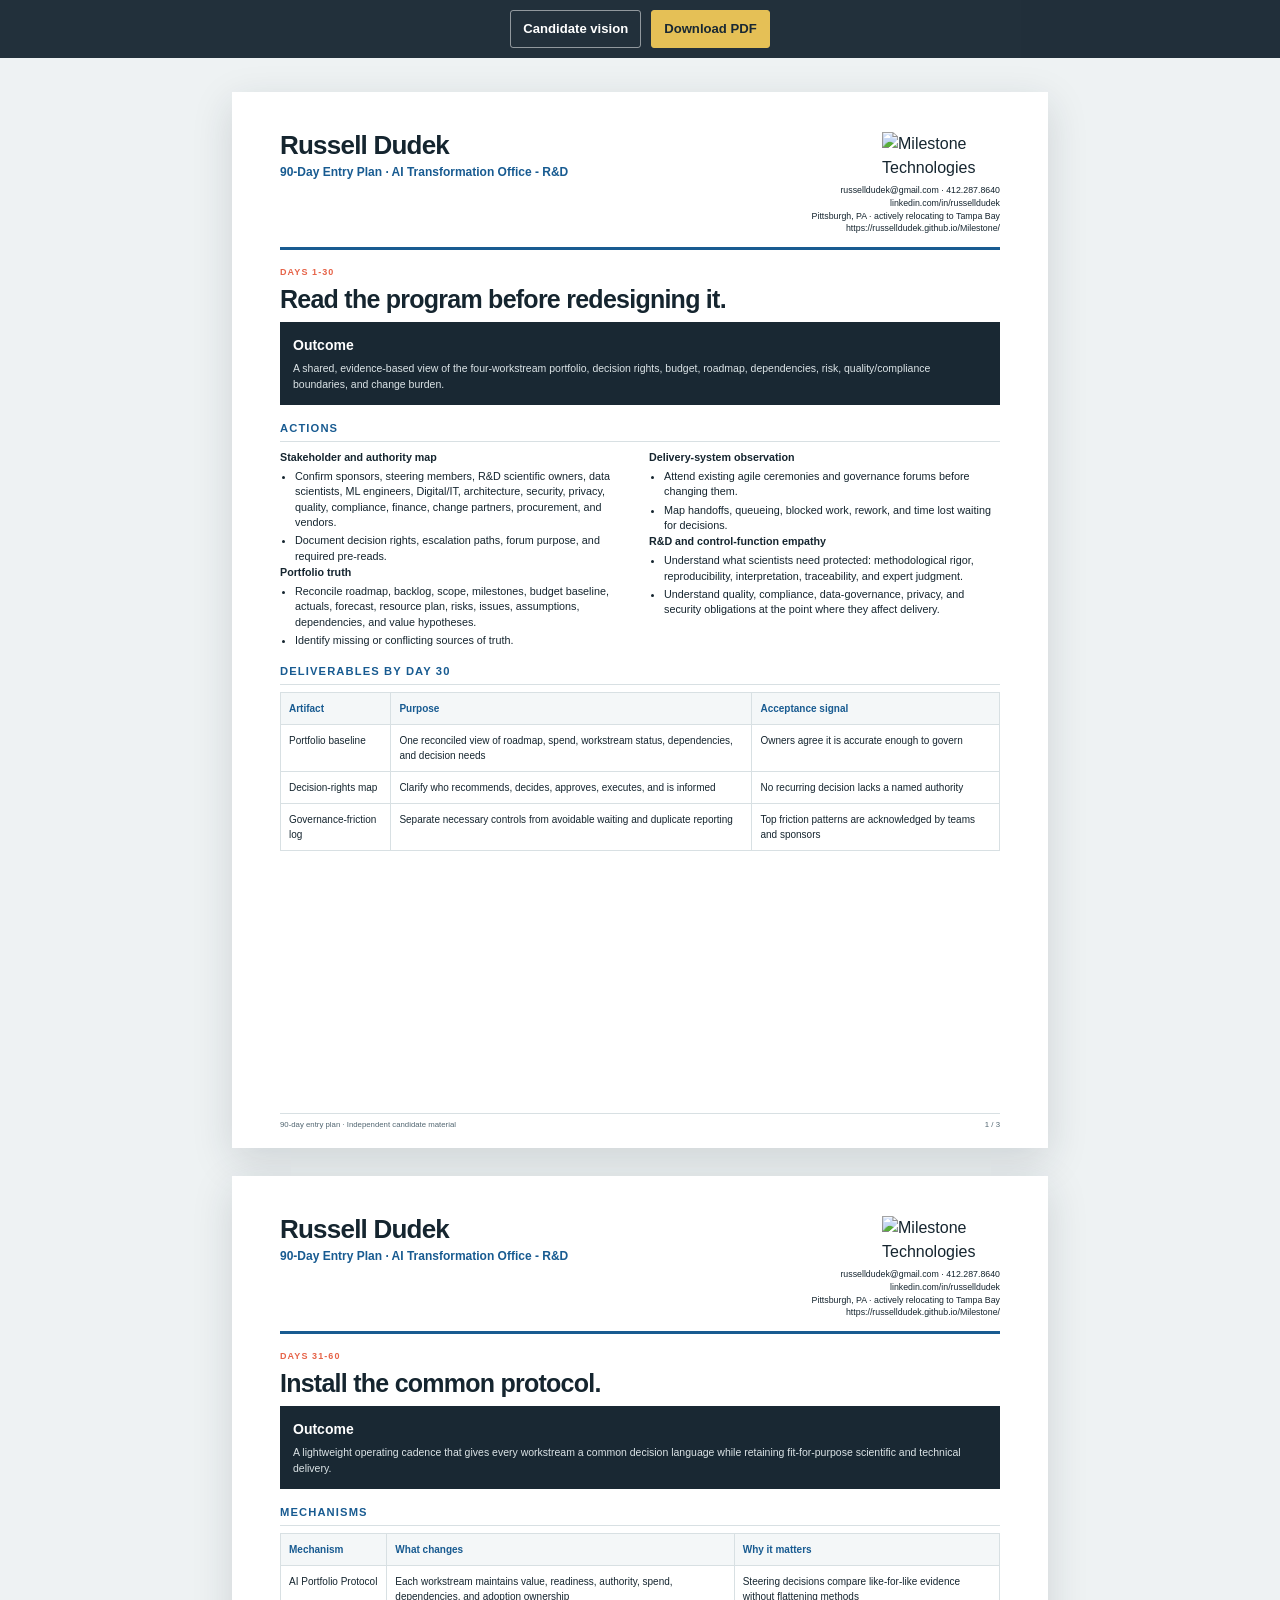
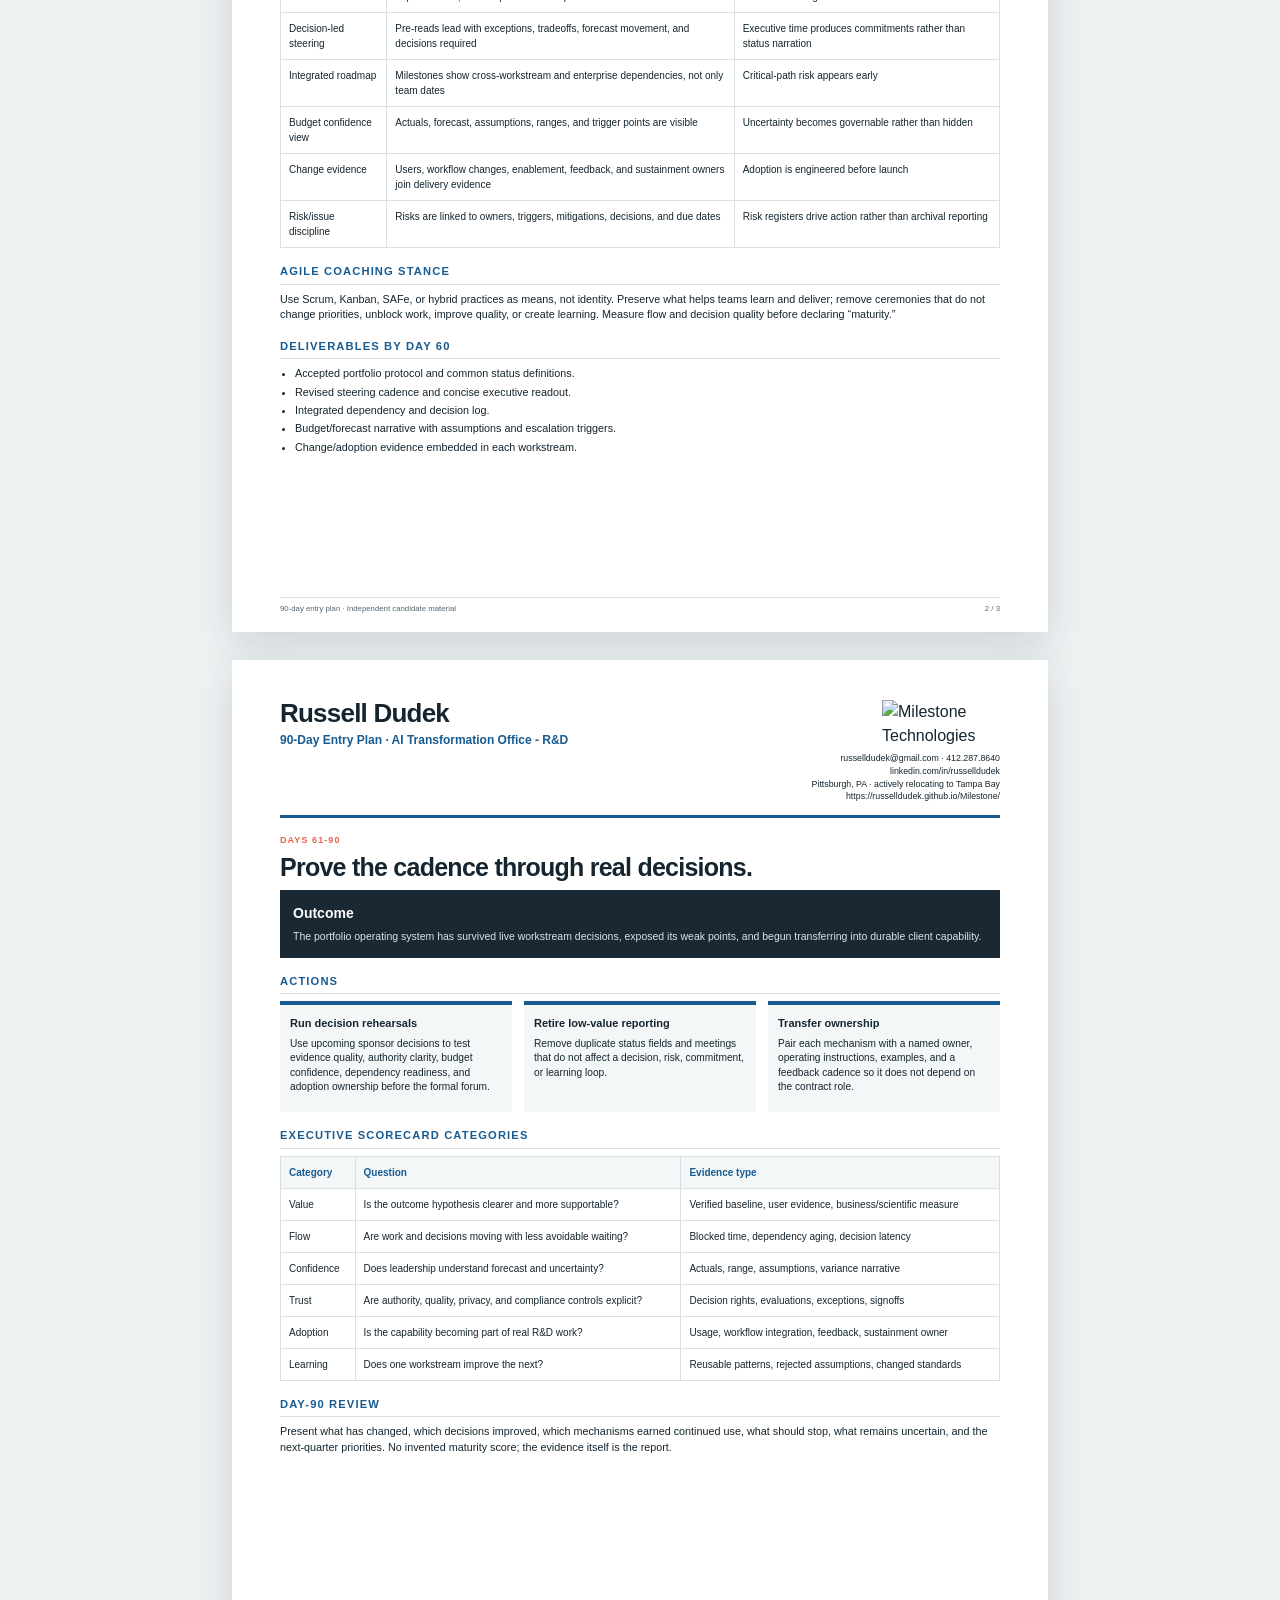
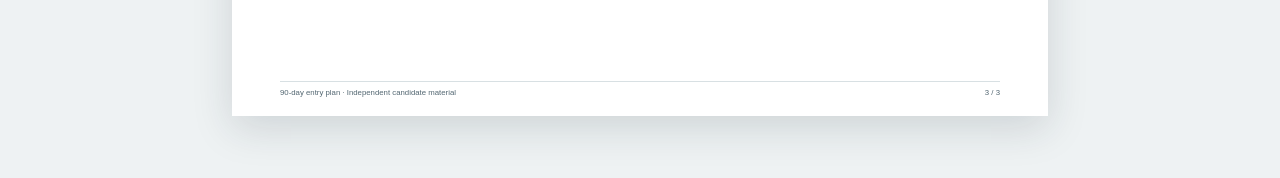
==== 90-day-plan.html @ d7c78909 "Add 90-day entry plan" ====
<!doctype html><html lang="en"><head><meta charset="utf-8"><meta name="viewport" content="width=device-width,initial-scale=1"><title>Milestone 90-Day Entry Plan</title><link rel="stylesheet" href="styles.css"></head><body class="document-body"><div class="document-toolbar screen-only"><a href="index.html">Candidate vision</a><a class="primary" href="docs/Russell-Dudek-Milestone-90-Day-Plan.pdf" download>Download PDF</a></div><main class="document-shell"><section class="print-page plan-page"><div class="doc-top"><div><h1>Russell Dudek</h1><div class="identity">90-Day Entry Plan · AI Transformation Office - R&D</div></div><div><div class="doc-brand"><img src="assets/brand/milestone-wordmark.png" alt="Milestone Technologies"></div><div class="doc-contact"><a href="mailto:russelldudek@gmail.com">russelldudek@gmail.com</a> · 412.287.8640<br><a href="https://www.linkedin.com/in/russelldudek">linkedin.com/in/russelldudek</a><br>Pittsburgh, PA · actively relocating to Tampa Bay<br><a href="https://russelldudek.github.io/Milestone/">https://russelldudek.github.io/Milestone/</a></div></div></div><div class="doc-kicker">Days 1-30</div><h2 class="doc-title">Read the program before redesigning it.</h2><div class="callout"><h3>Outcome</h3><p>A shared, evidence-based view of the four-workstream portfolio, decision rights, budget, roadmap, dependencies, risk, quality/compliance boundaries, and change burden.</p></div><div class="doc-section"><h2>Actions</h2><div class="two-col"><div><h3>Stakeholder and authority map</h3><ul><li>Confirm sponsors, steering members, R&amp;D scientific owners, data scientists, ML engineers, Digital/IT, architecture, security, privacy, quality, compliance, finance, change partners, procurement, and vendors.</li><li>Document decision rights, escalation paths, forum purpose, and required pre-reads.</li></ul><h3>Portfolio truth</h3><ul><li>Reconcile roadmap, backlog, scope, milestones, budget baseline, actuals, forecast, resource plan, risks, issues, assumptions, dependencies, and value hypotheses.</li><li>Identify missing or conflicting sources of truth.</li></ul></div><div><h3>Delivery-system observation</h3><ul><li>Attend existing agile ceremonies and governance forums before changing them.</li><li>Map handoffs, queueing, blocked work, rework, and time lost waiting for decisions.</li></ul><h3>R&amp;D and control-function empathy</h3><ul><li>Understand what scientists need protected: methodological rigor, reproducibility, interpretation, traceability, and expert judgment.</li><li>Understand quality, compliance, data-governance, privacy, and security obligations at the point where they affect delivery.</li></ul></div></div></div><div class="doc-section"><h2>Deliverables by day 30</h2><table class="artifact-table"><tr><th>Artifact</th><th>Purpose</th><th>Acceptance signal</th></tr><tr><td>Portfolio baseline</td><td>One reconciled view of roadmap, spend, workstream status, dependencies, and decision needs</td><td>Owners agree it is accurate enough to govern</td></tr><tr><td>Decision-rights map</td><td>Clarify who recommends, decides, approves, executes, and is informed</td><td>No recurring decision lacks a named authority</td></tr><tr><td>Governance-friction log</td><td>Separate necessary controls from avoidable waiting and duplicate reporting</td><td>Top friction patterns are acknowledged by teams and sponsors</td></tr></table></div><div class="doc-footer"><span>90-day entry plan · Independent candidate material</span><span>1 / 3</span></div></section><section class="print-page plan-page"><div class="doc-top"><div><h1>Russell Dudek</h1><div class="identity">90-Day Entry Plan · AI Transformation Office - R&D</div></div><div><div class="doc-brand"><img src="assets/brand/milestone-wordmark.png" alt="Milestone Technologies"></div><div class="doc-contact"><a href="mailto:russelldudek@gmail.com">russelldudek@gmail.com</a> · 412.287.8640<br><a href="https://www.linkedin.com/in/russelldudek">linkedin.com/in/russelldudek</a><br>Pittsburgh, PA · actively relocating to Tampa Bay<br><a href="https://russelldudek.github.io/Milestone/">https://russelldudek.github.io/Milestone/</a></div></div></div><div class="doc-kicker">Days 31-60</div><h2 class="doc-title">Install the common protocol.</h2><div class="callout"><h3>Outcome</h3><p>A lightweight operating cadence that gives every workstream a common decision language while retaining fit-for-purpose scientific and technical delivery.</p></div><div class="doc-section"><h2>Mechanisms</h2><table class="artifact-table"><tr><th>Mechanism</th><th>What changes</th><th>Why it matters</th></tr><tr><td>AI Portfolio Protocol</td><td>Each workstream maintains value, readiness, authority, spend, dependencies, and adoption ownership</td><td>Steering decisions compare like-for-like evidence without flattening methods</td></tr><tr><td>Decision-led steering</td><td>Pre-reads lead with exceptions, tradeoffs, forecast movement, and decisions required</td><td>Executive time produces commitments rather than status narration</td></tr><tr><td>Integrated roadmap</td><td>Milestones show cross-workstream and enterprise dependencies, not only team dates</td><td>Critical-path risk appears early</td></tr><tr><td>Budget confidence view</td><td>Actuals, forecast, assumptions, ranges, and trigger points are visible</td><td>Uncertainty becomes governable rather than hidden</td></tr><tr><td>Change evidence</td><td>Users, workflow changes, enablement, feedback, and sustainment owners join delivery evidence</td><td>Adoption is engineered before launch</td></tr><tr><td>Risk/issue discipline</td><td>Risks are linked to owners, triggers, mitigations, decisions, and due dates</td><td>Risk registers drive action rather than archival reporting</td></tr></table></div><div class="doc-section"><h2>Agile coaching stance</h2><p>Use Scrum, Kanban, SAFe, or hybrid practices as means, not identity. Preserve what helps teams learn and deliver; remove ceremonies that do not change priorities, unblock work, improve quality, or create learning. Measure flow and decision quality before declaring “maturity.”</p></div><div class="doc-section"><h2>Deliverables by day 60</h2><ul><li>Accepted portfolio protocol and common status definitions.</li><li>Revised steering cadence and concise executive readout.</li><li>Integrated dependency and decision log.</li><li>Budget/forecast narrative with assumptions and escalation triggers.</li><li>Change/adoption evidence embedded in each workstream.</li></ul></div><div class="doc-footer"><span>90-day entry plan · Independent candidate material</span><span>2 / 3</span></div></section><section class="print-page plan-page"><div class="doc-top"><div><h1>Russell Dudek</h1><div class="identity">90-Day Entry Plan · AI Transformation Office - R&D</div></div><div><div class="doc-brand"><img src="assets/brand/milestone-wordmark.png" alt="Milestone Technologies"></div><div class="doc-contact"><a href="mailto:russelldudek@gmail.com">russelldudek@gmail.com</a> · 412.287.8640<br><a href="https://www.linkedin.com/in/russelldudek">linkedin.com/in/russelldudek</a><br>Pittsburgh, PA · actively relocating to Tampa Bay<br><a href="https://russelldudek.github.io/Milestone/">https://russelldudek.github.io/Milestone/</a></div></div></div><div class="doc-kicker">Days 61-90</div><h2 class="doc-title">Prove the cadence through real decisions.</h2><div class="callout"><h3>Outcome</h3><p>The portfolio operating system has survived live workstream decisions, exposed its weak points, and begun transferring into durable client capability.</p></div><div class="doc-section"><h2>Actions</h2><div class="three-col"><div class="phase-card"><h3>Run decision rehearsals</h3><p>Use upcoming sponsor decisions to test evidence quality, authority clarity, budget confidence, dependency readiness, and adoption ownership before the formal forum.</p></div><div class="phase-card"><h3>Retire low-value reporting</h3><p>Remove duplicate status fields and meetings that do not affect a decision, risk, commitment, or learning loop.</p></div><div class="phase-card"><h3>Transfer ownership</h3><p>Pair each mechanism with a named owner, operating instructions, examples, and a feedback cadence so it does not depend on the contract role.</p></div></div></div><div class="doc-section"><h2>Executive scorecard categories</h2><table class="artifact-table"><tr><th>Category</th><th>Question</th><th>Evidence type</th></tr><tr><td>Value</td><td>Is the outcome hypothesis clearer and more supportable?</td><td>Verified baseline, user evidence, business/scientific measure</td></tr><tr><td>Flow</td><td>Are work and decisions moving with less avoidable waiting?</td><td>Blocked time, dependency aging, decision latency</td></tr><tr><td>Confidence</td><td>Does leadership understand forecast and uncertainty?</td><td>Actuals, range, assumptions, variance narrative</td></tr><tr><td>Trust</td><td>Are authority, quality, privacy, and compliance controls explicit?</td><td>Decision rights, evaluations, exceptions, signoffs</td></tr><tr><td>Adoption</td><td>Is the capability becoming part of real R&amp;D work?</td><td>Usage, workflow integration, feedback, sustainment owner</td></tr><tr><td>Learning</td><td>Does one workstream improve the next?</td><td>Reusable patterns, rejected assumptions, changed standards</td></tr></table></div><div class="doc-section"><h2>Day-90 review</h2><p>Present what has changed, which decisions improved, which mechanisms earned continued use, what should stop, what remains uncertain, and the next-quarter priorities. No invented maturity score; the evidence itself is the report.</p></div><div class="doc-footer"><span>90-day entry plan · Independent candidate material</span><span>3 / 3</span></div></section></main></body></html>
---- styles.css ----
@import url("brand-tokens.css");
*{box-sizing:border-box}html{scroll-behavior:smooth}body{margin:0;background:var(--brand-white);color:var(--ink);font-family:"Trebuchet MS",Cabin,"Segoe UI",sans-serif;line-height:1.5}a{color:inherit}img{max-width:100%;display:block}button{font:inherit}.skip{position:absolute;left:-999px;top:0}.skip:focus{left:1rem;top:1rem;z-index:999;background:#fff;padding:.75rem;border:2px solid var(--brand-blue)}
.site-header{position:sticky;top:0;z-index:30;background:rgba(255,255,255,.94);backdrop-filter:blur(12px);border-bottom:1px solid var(--line)}.header-inner{max-width:1180px;margin:auto;min-height:76px;padding:12px 28px;display:flex;align-items:center;justify-content:space-between;gap:28px}.brand-lockup{display:flex;align-items:center;gap:16px;text-decoration:none}.brand-lockup img{width:190px;height:auto}.candidate-label{border-left:1px solid var(--line);padding-left:16px;font-size:.82rem;line-height:1.25;color:var(--muted)}.site-nav{display:flex;gap:20px;align-items:center}.site-nav a{text-decoration:none;font-size:.92rem;font-weight:700;color:var(--brand-deep)}.site-nav a:hover,.site-nav a:focus{color:var(--brand-blue)}.nav-cta{border:1px solid var(--brand-deep);padding:9px 14px;border-radius:4px}.menu-button{display:none;background:none;border:1px solid var(--line);padding:8px 10px;border-radius:4px}
.hero{min-height:calc(100vh - 76px);display:grid;grid-template-columns:minmax(0,1fr) minmax(460px,.9fr);align-items:center;gap:70px;max-width:1240px;margin:auto;padding:70px 30px 90px}.hero-copy h1{font-size:clamp(3rem,6.5vw,6.7rem);line-height:.92;letter-spacing:-.065em;margin:0 0 28px;max-width:760px;font-weight:800}.hero-copy h1 span{color:var(--brand-blue)}.hero-copy .lead{font-size:clamp(1.12rem,1.6vw,1.42rem);max-width:690px;color:var(--muted);margin:0 0 34px}.hero-copy .role-line{font-size:.9rem;text-transform:uppercase;letter-spacing:.12em;color:var(--brand-blue);font-weight:800;margin-bottom:18px}.hero-actions{display:flex;flex-wrap:wrap;gap:12px}.button{display:inline-flex;align-items:center;justify-content:center;min-height:48px;padding:12px 18px;border-radius:4px;text-decoration:none;font-weight:800;border:1px solid var(--brand-deep);background:var(--brand-deep);color:#fff}.button.secondary{background:#fff;color:var(--brand-deep)}.button:hover,.button:focus{transform:translateY(-1px);box-shadow:0 7px 20px rgba(25,40,51,.13)}
.protocol-stage{position:relative;min-height:610px;display:flex;align-items:center;justify-content:center}.stage-ribbon{position:absolute;right:4%;top:2%;width:64%;height:32px;background:linear-gradient(90deg,var(--brand-orange),var(--brand-yellow),var(--brand-blue));border-radius:0 18px 18px 0;transform:skewX(-24deg);opacity:.95}.protocol-stack{position:relative;width:430px;height:500px}.protocol-sheet{position:absolute;inset:0;background:#fff;border:1px solid rgba(25,40,51,.16);box-shadow:0 18px 45px rgba(25,40,51,.13);padding:27px 28px 24px;transform-origin:15% 90%;transition:transform .75s cubic-bezier(.2,.8,.2,1),opacity .4s}.protocol-sheet:nth-child(1){transform:translate(-42px,25px) rotate(-8deg)}.protocol-sheet:nth-child(2){transform:translate(-15px,12px) rotate(-3deg)}.protocol-sheet:nth-child(3){transform:translate(14px,2px) rotate(3deg)}.protocol-sheet:nth-child(4){transform:translate(38px,-8px) rotate(7deg)}.protocol-stack.aligned .protocol-sheet:nth-child(1){transform:translate(-24px,18px) rotate(-2deg)}.protocol-stack.aligned .protocol-sheet:nth-child(2){transform:translate(-8px,9px) rotate(-.6deg)}.protocol-stack.aligned .protocol-sheet:nth-child(3){transform:translate(8px,0) rotate(.6deg)}.protocol-stack.aligned .protocol-sheet:nth-child(4){transform:translate(24px,-9px) rotate(2deg)}.sheet-index{display:flex;align-items:center;justify-content:space-between;border-bottom:4px solid var(--brand-blue);padding-bottom:14px;margin-bottom:20px}.sheet-index strong{font-size:1.05rem}.sheet-index span{font-size:.72rem;letter-spacing:.09em;text-transform:uppercase;color:var(--muted)}.evidence-row{display:grid;grid-template-columns:128px 1fr;gap:13px;align-items:center;padding:10px 0;border-bottom:1px solid var(--line);font-size:.84rem}.evidence-row b{font-size:.73rem;text-transform:uppercase;letter-spacing:.07em;color:var(--muted)}.evidence-bar{height:8px;background:#e9eef0;position:relative;overflow:hidden}.evidence-bar i{display:block;height:100%;width:var(--level,78%);background:var(--brand-blue);transition:width .5s,background .5s}.sheet-decision{margin-top:20px;display:flex;align-items:center;justify-content:space-between;background:var(--surface);padding:13px 14px}.sheet-decision b{font-size:.72rem;letter-spacing:.08em;text-transform:uppercase;color:var(--muted)}.decision-value{font-weight:900;color:var(--success)}.review-line{position:absolute;left:50%;top:12px;bottom:8px;width:2px;background:var(--brand-orange);transform:scaleY(0);transform-origin:top;transition:transform 1s .35s}.protocol-stack.aligned .review-line{transform:scaleY(1)}.review-label{position:absolute;left:calc(50% + 12px);bottom:-40px;font-size:.75rem;font-weight:800;letter-spacing:.08em;text-transform:uppercase;color:var(--brand-orange)}
.section{padding:110px 28px}.section-inner{max-width:1180px;margin:auto}.section-heading{display:grid;grid-template-columns:.7fr 1.3fr;gap:70px;align-items:start;margin-bottom:62px}.section-heading h2{font-size:clamp(2.3rem,4.8vw,4.8rem);line-height:.98;letter-spacing:-.045em;margin:0}.section-heading p{font-size:1.18rem;color:var(--muted);margin:8px 0 0;max-width:680px}.dark{background:var(--brand-deep);color:#fff}.dark .section-heading p,.dark .muted{color:#cbd5d9}.tension-map{display:grid;grid-template-columns:repeat(3,1fr);border-top:1px solid rgba(255,255,255,.25);border-left:1px solid rgba(255,255,255,.25)}.tension{min-height:260px;padding:28px;border-right:1px solid rgba(255,255,255,.25);border-bottom:1px solid rgba(255,255,255,.25);display:flex;flex-direction:column;justify-content:space-between}.tension .number{font-size:.8rem;color:var(--brand-yellow);font-weight:800}.tension h3{font-size:1.5rem;line-height:1.1;margin:28px 0 10px}.tension p{color:#cbd5d9;margin:0}.tension .resolution{margin-top:22px;color:#fff;font-weight:800;font-size:.92rem}
.protocol-workbench{display:grid;grid-template-columns:280px minmax(0,1fr);gap:50px;align-items:start}.scenario-controls{display:flex;flex-direction:column;gap:8px}.scenario-controls button{background:#fff;border:1px solid var(--line);padding:14px 16px;text-align:left;font-weight:800;color:var(--brand-deep);cursor:pointer}.scenario-controls button[aria-selected="true"]{background:var(--brand-deep);color:#fff;border-color:var(--brand-deep)}.scenario-note{font-size:.79rem;color:var(--muted);margin-top:14px}.portfolio-board{border:1px solid var(--line);background:var(--surface);padding:24px}.board-header{display:flex;justify-content:space-between;gap:30px;align-items:flex-end;padding-bottom:20px;border-bottom:1px solid var(--line)}.board-header h3{margin:0;font-size:1.8rem}.board-header p{margin:0;color:var(--muted);font-size:.85rem}.workstream-grid{display:grid;grid-template-columns:repeat(4,1fr);gap:1px;background:var(--line);margin-top:1px}.workstream{background:#fff;padding:18px;min-height:330px}.workstream h4{margin:0 0 4px;font-size:.98rem}.workstream small{color:var(--muted)}.mini-evidence{margin-top:22px;display:grid;gap:12px}.mini-row{display:grid;grid-template-columns:1fr auto;gap:8px;align-items:center;font-size:.72rem}.mini-row i{grid-column:1/-1;height:5px;background:#e6ecee;position:relative;overflow:hidden}.mini-row i:after{content:"";display:block;height:100%;width:var(--v);background:var(--brand-blue);transition:width .45s,background .45s}.mini-row.is-gap i:after{background:var(--brand-orange)}.workstream-status{margin-top:20px;padding-top:14px;border-top:1px solid var(--line);font-size:.76rem;text-transform:uppercase;letter-spacing:.06em;font-weight:900;color:var(--success)}.workstream.status-hold .workstream-status{color:var(--hold)}.workstream.status-escalate .workstream-status{color:var(--warn)}.decision-panel{margin-top:18px;background:var(--brand-deep);color:#fff;padding:22px;display:grid;grid-template-columns:1.3fr .7fr;gap:24px}.decision-panel h4{margin:0 0 7px;font-size:1.35rem}.decision-panel p{margin:0;color:#cbd5d9}.decision-panel .decision-code{text-align:right;font-size:1.2rem;font-weight:900;color:var(--brand-yellow)}
.evidence-trail{display:grid;grid-template-columns:1fr 1px 1fr;gap:36px}.trail-line{background:var(--line)}.evidence-item{padding:0 0 36px}.evidence-item h3{margin:0 0 8px;font-size:1.35rem}.evidence-item p{margin:0;color:var(--muted)}.evidence-item .source{display:inline-block;margin-top:10px;font-size:.76rem;font-weight:800;color:var(--brand-blue);text-transform:uppercase;letter-spacing:.06em}.objection-band{background:var(--brand-yellow);padding:60px 28px}.objection-inner{max-width:1180px;margin:auto;display:grid;grid-template-columns:.9fr 1.1fr;gap:60px}.objection-inner h2{font-size:clamp(2rem,4vw,4rem);line-height:1;margin:0}.objection-inner p{font-size:1.12rem;margin:0}.entry-grid{display:grid;grid-template-columns:repeat(3,1fr);gap:0;border-top:1px solid var(--line);border-left:1px solid var(--line)}.entry-phase{padding:30px;border-right:1px solid var(--line);border-bottom:1px solid var(--line);min-height:320px}.entry-phase .days{font-weight:900;color:var(--brand-blue);letter-spacing:.08em}.entry-phase h3{font-size:1.5rem;margin:20px 0 12px}.entry-phase ul{padding-left:18px;margin:0;color:var(--muted)}.entry-phase li+li{margin-top:8px}.docs-strip{background:var(--surface);padding:80px 28px}.docs-inner{max-width:1180px;margin:auto}.docs-inner h2{font-size:clamp(2.4rem,5vw,5rem);line-height:1;margin:0 0 35px}.doc-links{display:grid;grid-template-columns:repeat(3,1fr);border-top:1px solid var(--brand-deep);border-left:1px solid var(--brand-deep)}.doc-link{padding:24px;min-height:150px;border-right:1px solid var(--brand-deep);border-bottom:1px solid var(--brand-deep);text-decoration:none;display:flex;flex-direction:column;justify-content:space-between}.doc-link:hover,.doc-link:focus{background:#fff}.doc-link span{font-size:.75rem;text-transform:uppercase;letter-spacing:.08em;color:var(--muted)}.doc-link strong{font-size:1.15rem}.site-footer{background:var(--brand-deep);color:#fff;padding:44px 28px}.footer-inner{max-width:1180px;margin:auto;display:flex;justify-content:space-between;gap:30px;align-items:flex-start}.footer-inner p{margin:0;color:#cbd5d9;max-width:650px}.footer-contact{text-align:right}.footer-contact a{display:block;color:#fff}
/* Document system */
.document-body{background:#eef2f3}.document-toolbar{position:sticky;top:0;z-index:50;background:rgba(25,40,51,.96);color:#fff;padding:10px 18px;display:flex;justify-content:center;gap:10px}.document-toolbar a{color:#fff;text-decoration:none;border:1px solid rgba(255,255,255,.5);padding:8px 12px;font-size:.82rem;font-weight:800;border-radius:3px}.document-toolbar a.primary{background:var(--brand-yellow);color:var(--brand-deep);border-color:var(--brand-yellow)}.document-shell{padding:34px 10px}.print-page{width:8.5in;min-height:11in;margin:0 auto 28px;background:#fff;box-shadow:0 12px 38px rgba(25,40,51,.15);padding:.42in .5in .38in;position:relative;overflow:visible}.doc-top{display:grid;grid-template-columns:1fr auto;gap:24px;border-bottom:3px solid var(--brand-blue);padding-bottom:12px;margin-bottom:16px}.doc-top h1{font-size:26px;line-height:1;margin:0 0 5px;letter-spacing:-.03em}.doc-top .identity{font-size:12px;font-weight:800;color:var(--brand-blue)}.doc-contact{text-align:right;font-size:8.8px;line-height:1.45}.doc-contact a{text-decoration:none}.doc-brand{display:flex;justify-content:flex-end;margin-bottom:4px}.doc-brand img{width:118px}.doc-kicker{font-size:9px;text-transform:uppercase;letter-spacing:.12em;color:var(--brand-orange);font-weight:900}.doc-title{font-size:25px;line-height:1.05;margin:6px 0 10px;letter-spacing:-.03em}.doc-subtitle{font-size:11px;color:var(--muted);margin:0 0 14px}.doc-section{margin-top:15px}.doc-section h2{font-size:11.2px;text-transform:uppercase;letter-spacing:.1em;color:var(--brand-blue);margin:0 0 7px;border-bottom:1px solid var(--line);padding-bottom:4px}.doc-section h3{font-size:10.7px;margin:0}.doc-section p,.doc-section li{font-size:9.25px;line-height:1.36}.doc-section p{margin:3px 0 7px}.doc-section ul{margin:4px 0 0;padding-left:15px}.doc-section li+li{margin-top:3px}.summary-box{background:var(--surface);border-left:5px solid var(--brand-yellow);padding:11px 13px;font-size:10px;line-height:1.38}.resume-grid{display:grid;grid-template-columns:1.7fr .7fr;gap:20px}.job{margin-bottom:12px}.job-head{display:flex;justify-content:space-between;gap:16px;align-items:baseline}.job-head strong{font-size:10.8px}.job-head span{font-size:8.6px;color:var(--muted);white-space:nowrap}.job-title{font-size:9.3px;color:var(--brand-blue);font-weight:800;margin:1px 0 4px}.sidebar-block{background:var(--surface);padding:10px 11px;margin-bottom:10px}.sidebar-block h2{border:0;margin-bottom:5px}.tag-list{display:flex;flex-wrap:wrap;gap:4px}.tag{font-size:7.8px;border:1px solid var(--line);padding:3px 5px;background:#fff}.doc-footer{position:absolute;left:.5in;right:.5in;bottom:.18in;border-top:1px solid var(--line);padding-top:5px;display:flex;justify-content:space-between;font-size:7.8px;color:var(--muted)}.page-number:after{content:counter(page)}.two-col{display:grid;grid-template-columns:1fr 1fr;gap:18px}.three-col{display:grid;grid-template-columns:repeat(3,1fr);gap:12px}.artifact-table{width:100%;border-collapse:collapse;font-size:8.6px}.artifact-table th,.artifact-table td{border:1px solid var(--line);padding:6px;vertical-align:top}.artifact-table th{background:var(--surface);text-align:left;color:var(--brand-blue)}.callout{background:var(--brand-deep);color:#fff;padding:13px}.callout h3{font-size:13px;margin:0 0 5px}.callout p{font-size:9.2px;margin:0;color:#dce4e7}.phase-card{border-top:4px solid var(--brand-blue);padding:10px;background:var(--surface)}.phase-card h3{font-size:11px;margin:0 0 5px}.phase-card p,.phase-card li{font-size:8.7px}.question{border-left:3px solid var(--brand-yellow);padding:7px 10px;margin:0 0 8px;background:var(--surface);font-size:9.2px}.proof-map{display:grid;grid-template-columns:150px 1fr;gap:0;border-top:1px solid var(--line);border-left:1px solid var(--line)}.proof-map div{border-right:1px solid var(--line);border-bottom:1px solid var(--line);padding:7px;font-size:8.7px}.proof-map .label{font-weight:900;color:var(--brand-blue);background:var(--surface)}

/* Document-specific readable type scales */
.resume-page .doc-section p,.resume-page .doc-section li{font-size:10.4px;line-height:1.4}.resume-page .job-head strong{font-size:11.5px}.resume-page .job-title{font-size:10px}.resume-page .tag{font-size:8.4px}.resume-page .sidebar-block{padding:11px 12px}.resume-page .summary-box{font-size:10.6px;line-height:1.43}
.cover-page .doc-title{font-size:30px}.cover-page .doc-subtitle{font-size:12.4px}.cover-page .doc-section p{font-size:12px;line-height:1.48;margin:0 0 11px}.cover-page .doc-section{margin-top:18px}
.brief-page .doc-section p,.brief-page .doc-section li,.plan-page .doc-section p,.plan-page .doc-section li,.objection-page .doc-section p,.objection-page .doc-section li,.review-page .doc-section p,.review-page .doc-section li{font-size:10.8px;line-height:1.42}
.brief-page .artifact-table,.plan-page .artifact-table,.objection-page .artifact-table,.review-page .artifact-table{font-size:10px}.brief-page .artifact-table th,.brief-page .artifact-table td,.plan-page .artifact-table th,.plan-page .artifact-table td,.objection-page .artifact-table th,.objection-page .artifact-table td,.review-page .artifact-table th,.review-page .artifact-table td{padding:8px}
.brief-page .proof-map div{font-size:10.1px;padding:9px}.brief-page .question{font-size:10.5px;padding:10px 12px;margin-bottom:10px}.brief-page .phase-card p,.brief-page .phase-card li,.plan-page .phase-card p,.plan-page .phase-card li{font-size:10.2px}.brief-page .callout p,.plan-page .callout p,.objection-page .callout p,.review-page .callout p{font-size:10.5px}.brief-page .callout h3,.plan-page .callout h3,.objection-page .callout h3,.review-page .callout h3{font-size:14px}

@media(max-width:900px){.site-nav{display:none;position:absolute;top:76px;left:0;right:0;background:#fff;padding:22px 28px;flex-direction:column;align-items:flex-start;border-bottom:1px solid var(--line)}.site-nav.open{display:flex}.menu-button{display:block}.candidate-label{display:none}.hero{grid-template-columns:1fr;gap:38px;padding-top:54px}.protocol-stage{min-height:560px}.section-heading{grid-template-columns:1fr;gap:20px}.tension-map{grid-template-columns:1fr 1fr}.protocol-workbench{grid-template-columns:1fr}.scenario-controls{display:grid;grid-template-columns:1fr 1fr}.workstream-grid{grid-template-columns:1fr 1fr}.entry-grid{grid-template-columns:1fr}.doc-links{grid-template-columns:1fr 1fr}.objection-inner{grid-template-columns:1fr}.evidence-trail{grid-template-columns:1fr}.trail-line{display:none}.footer-inner{flex-direction:column}.footer-contact{text-align:left}.print-page{width:min(8.5in,calc(100vw - 20px));min-height:auto}.doc-footer{position:static;margin-top:14px}}
@media(max-width:560px){.header-inner{padding:10px 16px}.brand-lockup img{width:150px}.hero{padding:42px 18px 72px}.hero-copy h1{font-size:3.15rem}.protocol-stage{min-height:480px;overflow:hidden}.protocol-stack{width:300px;height:410px;transform:scale(.86)}.protocol-sheet{padding:20px}.evidence-row{grid-template-columns:92px 1fr}.section{padding:76px 18px}.tension-map{grid-template-columns:1fr}.scenario-controls{grid-template-columns:1fr}.portfolio-board{padding:13px}.workstream-grid{grid-template-columns:1fr}.decision-panel{grid-template-columns:1fr}.decision-panel .decision-code{text-align:left}.doc-links{grid-template-columns:1fr}.document-toolbar{flex-wrap:wrap}.document-shell{padding:14px 4px}.print-page{padding:20px}.resume-grid,.two-col,.three-col{grid-template-columns:1fr}.doc-top{grid-template-columns:1fr}.doc-contact{text-align:left}.doc-brand{justify-content:flex-start}}
@media(prefers-reduced-motion:reduce){html{scroll-behavior:auto}*,*:before,*:after{animation:none!important;transition:none!important}.protocol-sheet:nth-child(1){transform:translate(-24px,18px) rotate(-2deg)}.protocol-sheet:nth-child(2){transform:translate(-8px,9px) rotate(-.6deg)}.protocol-sheet:nth-child(3){transform:translate(8px,0) rotate(.6deg)}.protocol-sheet:nth-child(4){transform:translate(24px,-9px) rotate(2deg)}.review-line{transform:scaleY(1)}}
@media print{@page{size:Letter;margin:0}body.document-body{background:#fff}.document-toolbar{display:none!important}.document-shell{padding:0}.print-page{width:8.5in;height:11in;min-height:11in;margin:0;box-shadow:none;page-break-after:always;overflow:hidden}.print-page:last-child{page-break-after:auto}.screen-only{display:none!important}}
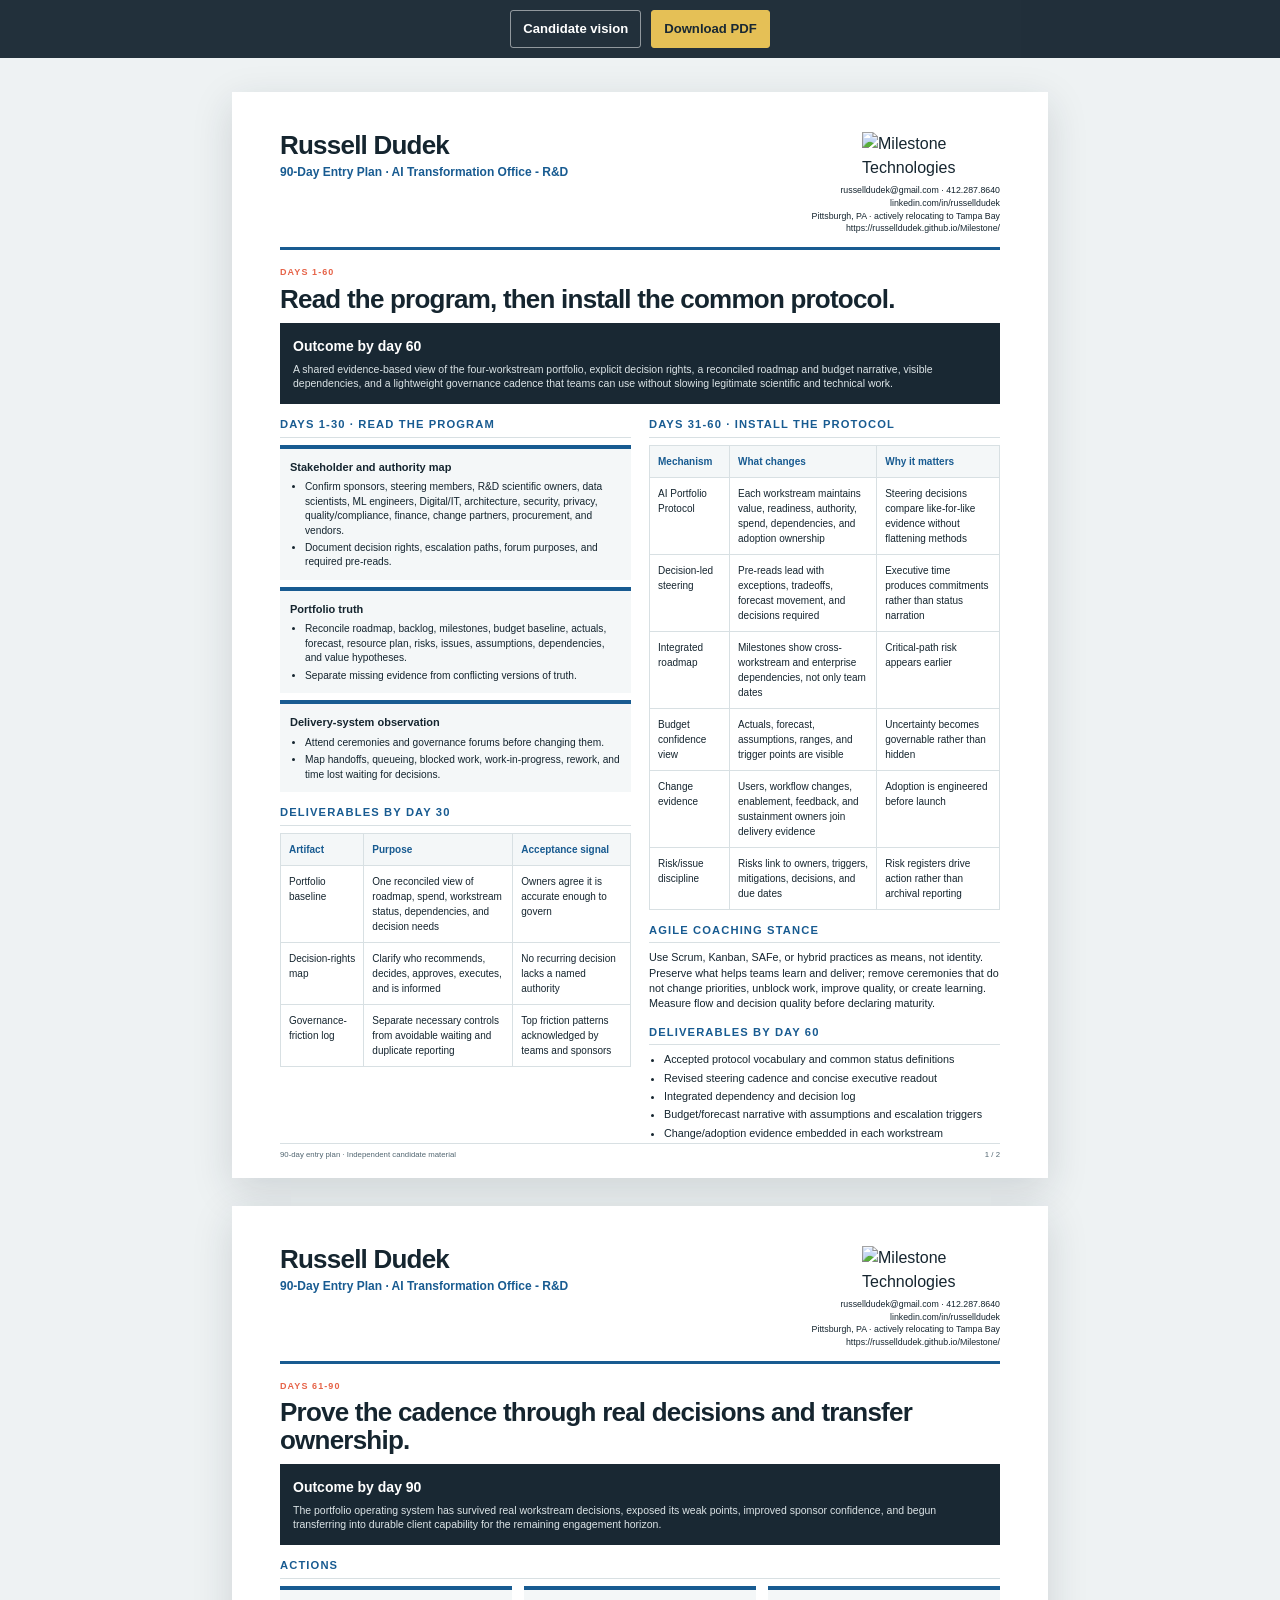
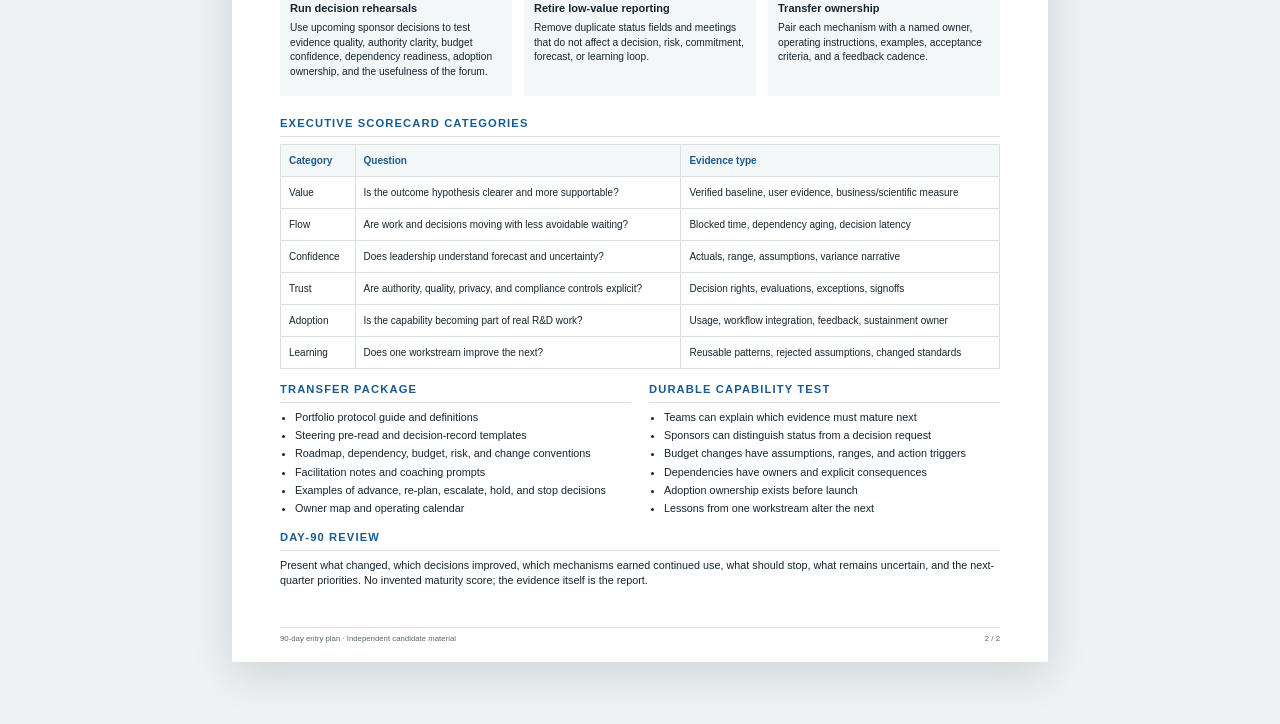
==== commit 18b26d12: "Revise campaign branding, interaction, and candidate positioning" ====
--- a/90-day-plan.html
+++ b/90-day-plan.html
@@ -1 +1,12 @@
-<!doctype html><html lang="en"><head><meta charset="utf-8"><meta name="viewport" content="width=device-width,initial-scale=1"><title>Milestone 90-Day Entry Plan</title><link rel="stylesheet" href="styles.css"></head><body class="document-body"><div class="document-toolbar screen-only"><a href="index.html">Candidate vision</a><a class="primary" href="docs/Russell-Dudek-Milestone-90-Day-Plan.pdf" download>Download PDF</a></div><main class="document-shell"><section class="print-page plan-page"><div class="doc-top"><div><h1>Russell Dudek</h1><div class="identity">90-Day Entry Plan · AI Transformation Office - R&D</div></div><div><div class="doc-brand"><img src="assets/brand/milestone-wordmark.png" alt="Milestone Technologies"></div><div class="doc-contact"><a href="mailto:russelldudek@gmail.com">russelldudek@gmail.com</a> · 412.287.8640<br><a href="https://www.linkedin.com/in/russelldudek">linkedin.com/in/russelldudek</a><br>Pittsburgh, PA · actively relocating to Tampa Bay<br><a href="https://russelldudek.github.io/Milestone/">https://russelldudek.github.io/Milestone/</a></div></div></div><div class="doc-kicker">Days 1-30</div><h2 class="doc-title">Read the program before redesigning it.</h2><div class="callout"><h3>Outcome</h3><p>A shared, evidence-based view of the four-workstream portfolio, decision rights, budget, roadmap, dependencies, risk, quality/compliance boundaries, and change burden.</p></div><div class="doc-section"><h2>Actions</h2><div class="two-col"><div><h3>Stakeholder and authority map</h3><ul><li>Confirm sponsors, steering members, R&amp;D scientific owners, data scientists, ML engineers, Digital/IT, architecture, security, privacy, quality, compliance, finance, change partners, procurement, and vendors.</li><li>Document decision rights, escalation paths, forum purpose, and required pre-reads.</li></ul><h3>Portfolio truth</h3><ul><li>Reconcile roadmap, backlog, scope, milestones, budget baseline, actuals, forecast, resource plan, risks, issues, assumptions, dependencies, and value hypotheses.</li><li>Identify missing or conflicting sources of truth.</li></ul></div><div><h3>Delivery-system observation</h3><ul><li>Attend existing agile ceremonies and governance forums before changing them.</li><li>Map handoffs, queueing, blocked work, rework, and time lost waiting for decisions.</li></ul><h3>R&amp;D and control-function empathy</h3><ul><li>Understand what scientists need protected: methodological rigor, reproducibility, interpretation, traceability, and expert judgment.</li><li>Understand quality, compliance, data-governance, privacy, and security obligations at the point where they affect delivery.</li></ul></div></div></div><div class="doc-section"><h2>Deliverables by day 30</h2><table class="artifact-table"><tr><th>Artifact</th><th>Purpose</th><th>Acceptance signal</th></tr><tr><td>Portfolio baseline</td><td>One reconciled view of roadmap, spend, workstream status, dependencies, and decision needs</td><td>Owners agree it is accurate enough to govern</td></tr><tr><td>Decision-rights map</td><td>Clarify who recommends, decides, approves, executes, and is informed</td><td>No recurring decision lacks a named authority</td></tr><tr><td>Governance-friction log</td><td>Separate necessary controls from avoidable waiting and duplicate reporting</td><td>Top friction patterns are acknowledged by teams and sponsors</td></tr></table></div><div class="doc-footer"><span>90-day entry plan · Independent candidate material</span><span>1 / 3</span></div></section><section class="print-page plan-page"><div class="doc-top"><div><h1>Russell Dudek</h1><div class="identity">90-Day Entry Plan · AI Transformation Office - R&D</div></div><div><div class="doc-brand"><img src="assets/brand/milestone-wordmark.png" alt="Milestone Technologies"></div><div class="doc-contact"><a href="mailto:russelldudek@gmail.com">russelldudek@gmail.com</a> · 412.287.8640<br><a href="https://www.linkedin.com/in/russelldudek">linkedin.com/in/russelldudek</a><br>Pittsburgh, PA · actively relocating to Tampa Bay<br><a href="https://russelldudek.github.io/Milestone/">https://russelldudek.github.io/Milestone/</a></div></div></div><div class="doc-kicker">Days 31-60</div><h2 class="doc-title">Install the common protocol.</h2><div class="callout"><h3>Outcome</h3><p>A lightweight operating cadence that gives every workstream a common decision language while retaining fit-for-purpose scientific and technical delivery.</p></div><div class="doc-section"><h2>Mechanisms</h2><table class="artifact-table"><tr><th>Mechanism</th><th>What changes</th><th>Why it matters</th></tr><tr><td>AI Portfolio Protocol</td><td>Each workstream maintains value, readiness, authority, spend, dependencies, and adoption ownership</td><td>Steering decisions compare like-for-like evidence without flattening methods</td></tr><tr><td>Decision-led steering</td><td>Pre-reads lead with exceptions, tradeoffs, forecast movement, and decisions required</td><td>Executive time produces commitments rather than status narration</td></tr><tr><td>Integrated roadmap</td><td>Milestones show cross-workstream and enterprise dependencies, not only team dates</td><td>Critical-path risk appears early</td></tr><tr><td>Budget confidence view</td><td>Actuals, forecast, assumptions, ranges, and trigger points are visible</td><td>Uncertainty becomes governable rather than hidden</td></tr><tr><td>Change evidence</td><td>Users, workflow changes, enablement, feedback, and sustainment owners join delivery evidence</td><td>Adoption is engineered before launch</td></tr><tr><td>Risk/issue discipline</td><td>Risks are linked to owners, triggers, mitigations, decisions, and due dates</td><td>Risk registers drive action rather than archival reporting</td></tr></table></div><div class="doc-section"><h2>Agile coaching stance</h2><p>Use Scrum, Kanban, SAFe, or hybrid practices as means, not identity. Preserve what helps teams learn and deliver; remove ceremonies that do not change priorities, unblock work, improve quality, or create learning. Measure flow and decision quality before declaring “maturity.”</p></div><div class="doc-section"><h2>Deliverables by day 60</h2><ul><li>Accepted portfolio protocol and common status definitions.</li><li>Revised steering cadence and concise executive readout.</li><li>Integrated dependency and decision log.</li><li>Budget/forecast narrative with assumptions and escalation triggers.</li><li>Change/adoption evidence embedded in each workstream.</li></ul></div><div class="doc-footer"><span>90-day entry plan · Independent candidate material</span><span>2 / 3</span></div></section><section class="print-page plan-page"><div class="doc-top"><div><h1>Russell Dudek</h1><div class="identity">90-Day Entry Plan · AI Transformation Office - R&D</div></div><div><div class="doc-brand"><img src="assets/brand/milestone-wordmark.png" alt="Milestone Technologies"></div><div class="doc-contact"><a href="mailto:russelldudek@gmail.com">russelldudek@gmail.com</a> · 412.287.8640<br><a href="https://www.linkedin.com/in/russelldudek">linkedin.com/in/russelldudek</a><br>Pittsburgh, PA · actively relocating to Tampa Bay<br><a href="https://russelldudek.github.io/Milestone/">https://russelldudek.github.io/Milestone/</a></div></div></div><div class="doc-kicker">Days 61-90</div><h2 class="doc-title">Prove the cadence through real decisions.</h2><div class="callout"><h3>Outcome</h3><p>The portfolio operating system has survived live workstream decisions, exposed its weak points, and begun transferring into durable client capability.</p></div><div class="doc-section"><h2>Actions</h2><div class="three-col"><div class="phase-card"><h3>Run decision rehearsals</h3><p>Use upcoming sponsor decisions to test evidence quality, authority clarity, budget confidence, dependency readiness, and adoption ownership before the formal forum.</p></div><div class="phase-card"><h3>Retire low-value reporting</h3><p>Remove duplicate status fields and meetings that do not affect a decision, risk, commitment, or learning loop.</p></div><div class="phase-card"><h3>Transfer ownership</h3><p>Pair each mechanism with a named owner, operating instructions, examples, and a feedback cadence so it does not depend on the contract role.</p></div></div></div><div class="doc-section"><h2>Executive scorecard categories</h2><table class="artifact-table"><tr><th>Category</th><th>Question</th><th>Evidence type</th></tr><tr><td>Value</td><td>Is the outcome hypothesis clearer and more supportable?</td><td>Verified baseline, user evidence, business/scientific measure</td></tr><tr><td>Flow</td><td>Are work and decisions moving with less avoidable waiting?</td><td>Blocked time, dependency aging, decision latency</td></tr><tr><td>Confidence</td><td>Does leadership understand forecast and uncertainty?</td><td>Actuals, range, assumptions, variance narrative</td></tr><tr><td>Trust</td><td>Are authority, quality, privacy, and compliance controls explicit?</td><td>Decision rights, evaluations, exceptions, signoffs</td></tr><tr><td>Adoption</td><td>Is the capability becoming part of real R&amp;D work?</td><td>Usage, workflow integration, feedback, sustainment owner</td></tr><tr><td>Learning</td><td>Does one workstream improve the next?</td><td>Reusable patterns, rejected assumptions, changed standards</td></tr></table></div><div class="doc-section"><h2>Day-90 review</h2><p>Present what has changed, which decisions improved, which mechanisms earned continued use, what should stop, what remains uncertain, and the next-quarter priorities. No invented maturity score; the evidence itself is the report.</p></div><div class="doc-footer"><span>90-day entry plan · Independent candidate material</span><span>3 / 3</span></div></section></main></body></html>+<!doctype html><html lang="en"><head><meta charset="utf-8"><meta name="viewport" content="width=device-width,initial-scale=1"><title>Milestone 90-Day Entry Plan</title><link rel="stylesheet" href="styles.css"></head><body class="document-body"><div class="document-toolbar screen-only"><a href="index.html">Candidate vision</a><a class="primary" href="docs/Russell-Dudek-Milestone-90-Day-Plan.pdf" download>Download PDF</a></div><main class="document-shell"><section class="print-page plan-page"><div class="doc-top"><div><h1>Russell Dudek</h1><div class="identity">90-Day Entry Plan · AI Transformation Office - R&amp;D</div></div><div class="doc-meta"><div class="doc-brand" aria-label="Milestone Technologies"><img class="doc-brand-icon" src="assets/brand/milestone-icon.png" alt=""><img class="doc-brand-wordmark" src="assets/brand/milestone-wordmark.png" alt="Milestone Technologies"></div><div class="doc-contact"><a href="mailto:russelldudek@gmail.com">russelldudek@gmail.com</a> · 412.287.8640<br><a href="https://www.linkedin.com/in/russelldudek">linkedin.com/in/russelldudek</a><br>Pittsburgh, PA · actively relocating to Tampa Bay<br><a href="https://russelldudek.github.io/Milestone/">https://russelldudek.github.io/Milestone/</a></div></div></div>
+<div class="doc-kicker">Days 1-60</div><h2 class="doc-title">Read the program, then install the common protocol.</h2><div class="callout"><h3>Outcome by day 60</h3><p>A shared evidence-based view of the four-workstream portfolio, explicit decision rights, a reconciled roadmap and budget narrative, visible dependencies, and a lightweight governance cadence that teams can use without slowing legitimate scientific and technical work.</p></div>
+<div class="two-col plan-columns"><div><div class="doc-section"><h2>Days 1-30 · Read the program</h2><div class="phase-card"><h3>Stakeholder and authority map</h3><ul><li>Confirm sponsors, steering members, R&amp;D scientific owners, data scientists, ML engineers, Digital/IT, architecture, security, privacy, quality/compliance, finance, change partners, procurement, and vendors.</li><li>Document decision rights, escalation paths, forum purposes, and required pre-reads.</li></ul></div><div class="phase-card"><h3>Portfolio truth</h3><ul><li>Reconcile roadmap, backlog, milestones, budget baseline, actuals, forecast, resource plan, risks, issues, assumptions, dependencies, and value hypotheses.</li><li>Separate missing evidence from conflicting versions of truth.</li></ul></div><div class="phase-card"><h3>Delivery-system observation</h3><ul><li>Attend ceremonies and governance forums before changing them.</li><li>Map handoffs, queueing, blocked work, work-in-progress, rework, and time lost waiting for decisions.</li></ul></div></div><div class="doc-section"><h2>Deliverables by day 30</h2><table class="artifact-table"><tr><th>Artifact</th><th>Purpose</th><th>Acceptance signal</th></tr><tr><td>Portfolio baseline</td><td>One reconciled view of roadmap, spend, workstream status, dependencies, and decision needs</td><td>Owners agree it is accurate enough to govern</td></tr><tr><td>Decision-rights map</td><td>Clarify who recommends, decides, approves, executes, and is informed</td><td>No recurring decision lacks a named authority</td></tr><tr><td>Governance-friction log</td><td>Separate necessary controls from avoidable waiting and duplicate reporting</td><td>Top friction patterns acknowledged by teams and sponsors</td></tr></table></div></div>
+<div><div class="doc-section"><h2>Days 31-60 · Install the protocol</h2><table class="artifact-table"><tr><th>Mechanism</th><th>What changes</th><th>Why it matters</th></tr><tr><td>AI Portfolio Protocol</td><td>Each workstream maintains value, readiness, authority, spend, dependencies, and adoption ownership</td><td>Steering decisions compare like-for-like evidence without flattening methods</td></tr><tr><td>Decision-led steering</td><td>Pre-reads lead with exceptions, tradeoffs, forecast movement, and decisions required</td><td>Executive time produces commitments rather than status narration</td></tr><tr><td>Integrated roadmap</td><td>Milestones show cross-workstream and enterprise dependencies, not only team dates</td><td>Critical-path risk appears earlier</td></tr><tr><td>Budget confidence view</td><td>Actuals, forecast, assumptions, ranges, and trigger points are visible</td><td>Uncertainty becomes governable rather than hidden</td></tr><tr><td>Change evidence</td><td>Users, workflow changes, enablement, feedback, and sustainment owners join delivery evidence</td><td>Adoption is engineered before launch</td></tr><tr><td>Risk/issue discipline</td><td>Risks link to owners, triggers, mitigations, decisions, and due dates</td><td>Risk registers drive action rather than archival reporting</td></tr></table></div>
+<div class="doc-section"><h2>Agile coaching stance</h2><p>Use Scrum, Kanban, SAFe, or hybrid practices as means, not identity. Preserve what helps teams learn and deliver; remove ceremonies that do not change priorities, unblock work, improve quality, or create learning. Measure flow and decision quality before declaring maturity.</p></div>
+<div class="doc-section"><h2>Deliverables by day 60</h2><ul><li>Accepted protocol vocabulary and common status definitions</li><li>Revised steering cadence and concise executive readout</li><li>Integrated dependency and decision log</li><li>Budget/forecast narrative with assumptions and escalation triggers</li><li>Change/adoption evidence embedded in each workstream</li></ul></div></div></div><div class="doc-footer"><span>90-day entry plan · Independent candidate material</span><span>1 / 2</span></div></section>
+<section class="print-page plan-page"><div class="doc-top"><div><h1>Russell Dudek</h1><div class="identity">90-Day Entry Plan · AI Transformation Office - R&amp;D</div></div><div class="doc-meta"><div class="doc-brand" aria-label="Milestone Technologies"><img class="doc-brand-icon" src="assets/brand/milestone-icon.png" alt=""><img class="doc-brand-wordmark" src="assets/brand/milestone-wordmark.png" alt="Milestone Technologies"></div><div class="doc-contact"><a href="mailto:russelldudek@gmail.com">russelldudek@gmail.com</a> · 412.287.8640<br><a href="https://www.linkedin.com/in/russelldudek">linkedin.com/in/russelldudek</a><br>Pittsburgh, PA · actively relocating to Tampa Bay<br><a href="https://russelldudek.github.io/Milestone/">https://russelldudek.github.io/Milestone/</a></div></div></div>
+<div class="doc-kicker">Days 61-90</div><h2 class="doc-title">Prove the cadence through real decisions and transfer ownership.</h2><div class="callout"><h3>Outcome by day 90</h3><p>The portfolio operating system has survived real workstream decisions, exposed its weak points, improved sponsor confidence, and begun transferring into durable client capability for the remaining engagement horizon.</p></div>
+<div class="doc-section"><h2>Actions</h2><div class="three-col"><div class="phase-card"><h3>Run decision rehearsals</h3><p>Use upcoming sponsor decisions to test evidence quality, authority clarity, budget confidence, dependency readiness, adoption ownership, and the usefulness of the forum.</p></div><div class="phase-card"><h3>Retire low-value reporting</h3><p>Remove duplicate status fields and meetings that do not affect a decision, risk, commitment, forecast, or learning loop.</p></div><div class="phase-card"><h3>Transfer ownership</h3><p>Pair each mechanism with a named owner, operating instructions, examples, acceptance criteria, and a feedback cadence.</p></div></div></div>
+<div class="doc-section"><h2>Executive scorecard categories</h2><table class="artifact-table"><tr><th>Category</th><th>Question</th><th>Evidence type</th></tr><tr><td>Value</td><td>Is the outcome hypothesis clearer and more supportable?</td><td>Verified baseline, user evidence, business/scientific measure</td></tr><tr><td>Flow</td><td>Are work and decisions moving with less avoidable waiting?</td><td>Blocked time, dependency aging, decision latency</td></tr><tr><td>Confidence</td><td>Does leadership understand forecast and uncertainty?</td><td>Actuals, range, assumptions, variance narrative</td></tr><tr><td>Trust</td><td>Are authority, quality, privacy, and compliance controls explicit?</td><td>Decision rights, evaluations, exceptions, signoffs</td></tr><tr><td>Adoption</td><td>Is the capability becoming part of real R&amp;D work?</td><td>Usage, workflow integration, feedback, sustainment owner</td></tr><tr><td>Learning</td><td>Does one workstream improve the next?</td><td>Reusable patterns, rejected assumptions, changed standards</td></tr></table></div>
+<div class="two-col"><div class="doc-section"><h2>Transfer package</h2><ul><li>Portfolio protocol guide and definitions</li><li>Steering pre-read and decision-record templates</li><li>Roadmap, dependency, budget, risk, and change conventions</li><li>Facilitation notes and coaching prompts</li><li>Examples of advance, re-plan, escalate, hold, and stop decisions</li><li>Owner map and operating calendar</li></ul></div><div class="doc-section"><h2>Durable capability test</h2><ul><li>Teams can explain which evidence must mature next</li><li>Sponsors can distinguish status from a decision request</li><li>Budget changes have assumptions, ranges, and action triggers</li><li>Dependencies have owners and explicit consequences</li><li>Adoption ownership exists before launch</li><li>Lessons from one workstream alter the next</li></ul></div></div>
+<div class="doc-section"><h2>Day-90 review</h2><p>Present what changed, which decisions improved, which mechanisms earned continued use, what should stop, what remains uncertain, and the next-quarter priorities. No invented maturity score; the evidence itself is the report.</p></div><div class="doc-footer"><span>90-day entry plan · Independent candidate material</span><span>2 / 2</span></div></section></main></body></html>
